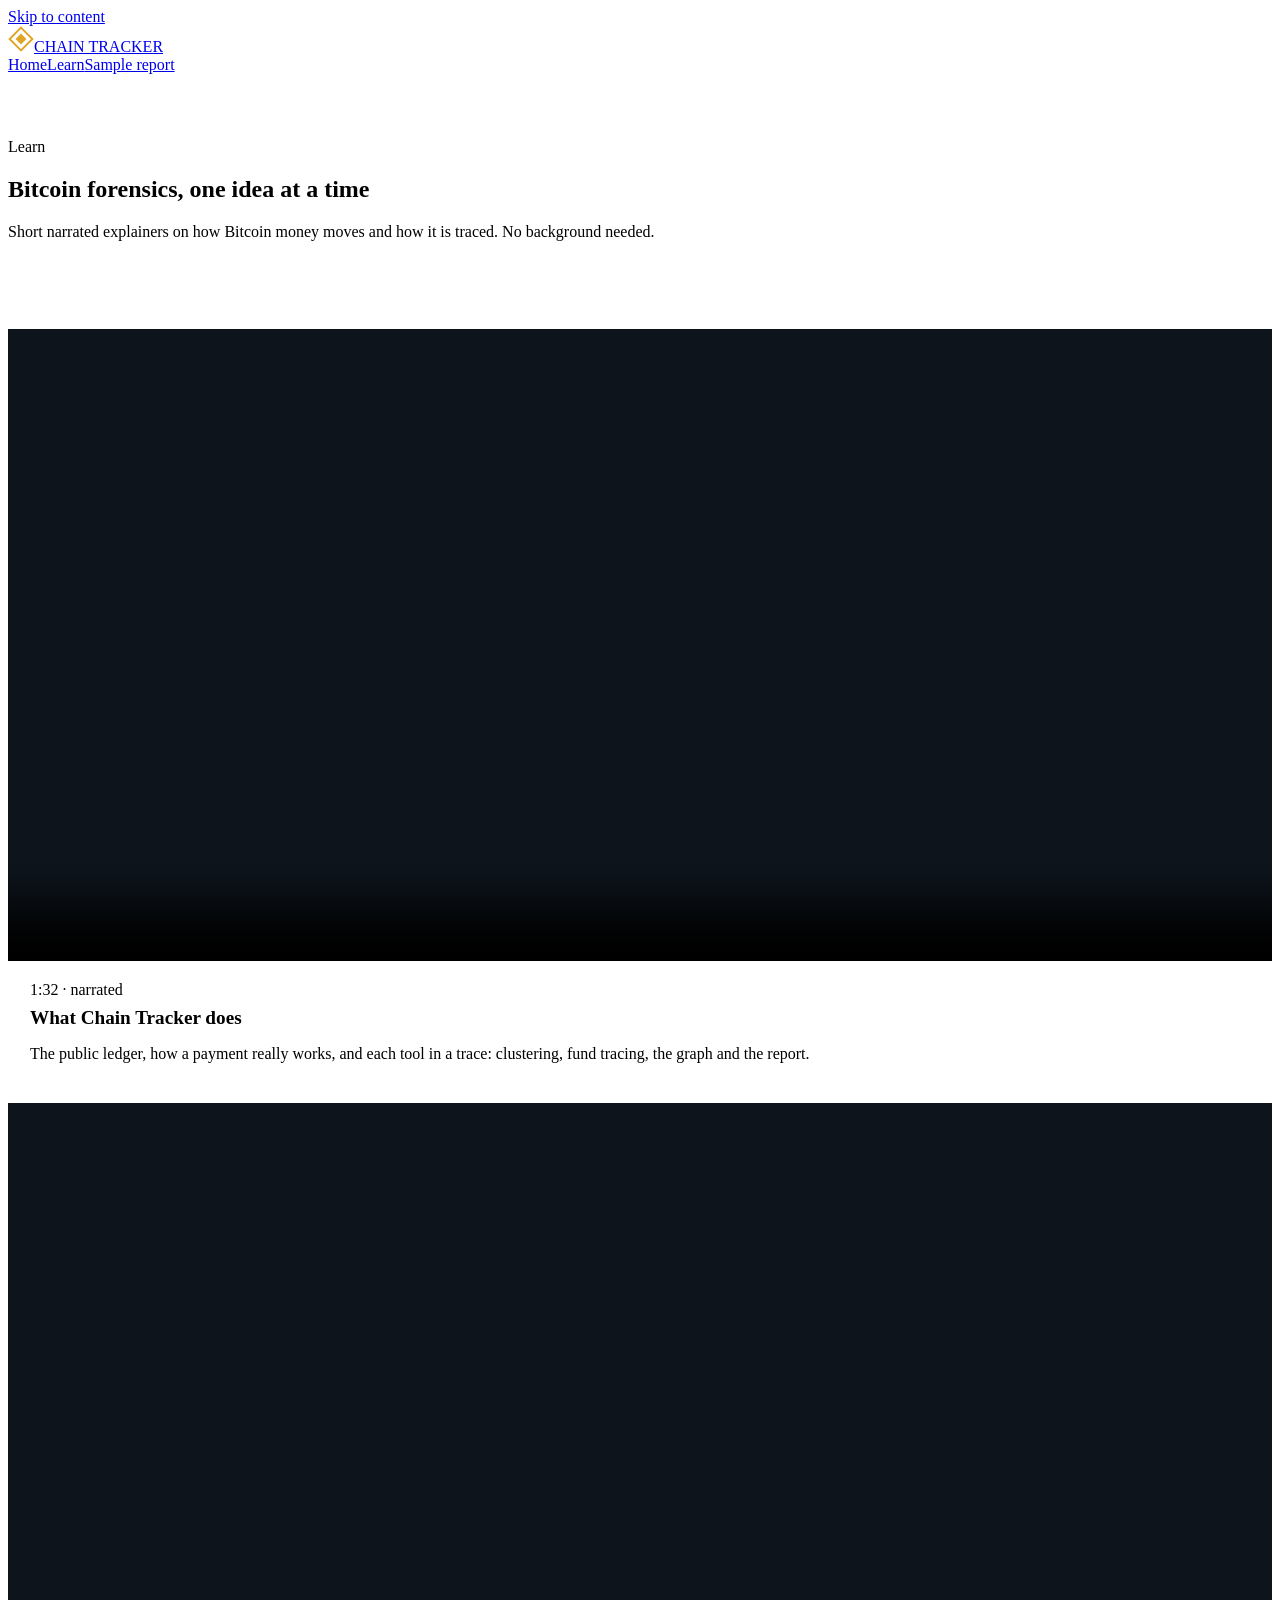
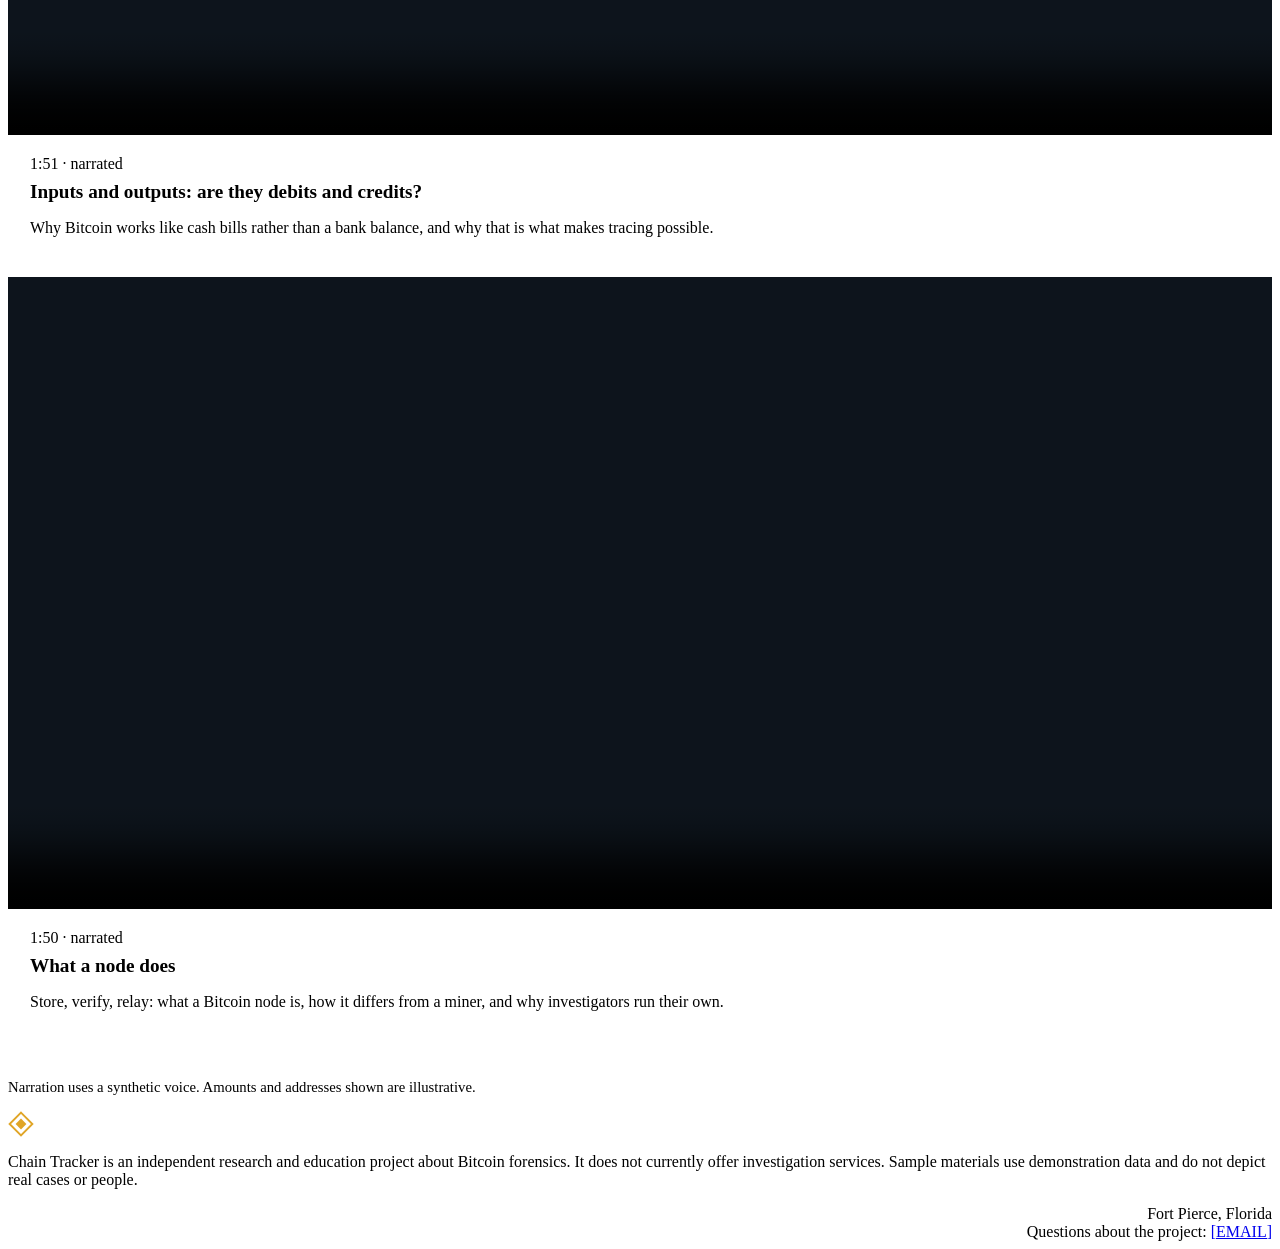
==== learn.html @ 7a869219 "Add files via upload" ====
<!doctype html>
<html lang="en">
<head>
<meta charset="utf-8">
<meta name="viewport" content="width=device-width, initial-scale=1">
<title>Learn · Chain Tracker</title>
<meta name="description" content="Short narrated explainers on Bitcoin forensics.">
<link rel="icon" href="assets/favicon.svg" type="image/svg+xml">
<link rel="preconnect" href="https://fonts.googleapis.com">
<link rel="preconnect" href="https://fonts.gstatic.com" crossorigin>
<link href="https://fonts.googleapis.com/css2?family=Inter:wght@400;500;600;700&family=Source+Serif+4:opsz,wght@8..60,600&display=swap" rel="stylesheet">
<link rel="stylesheet" href="assets/style.css">
</head>
<body>
<a class="skip" href="#main">Skip to content</a>
<header class="site-head">
  <div class="wrap">
    <a class="brand" href="index.html"><svg width="26" height="26" viewBox="0 0 96 96" aria-hidden="true"><path d="M48 6 L90 48 L48 90 L6 48Z" fill="none" stroke="#e0a526" stroke-width="7"/><path d="M48 28 L68 48 L48 68 L28 48Z" fill="#e0a526"/></svg>CHAIN TRACKER</a>
    <nav class="nav" aria-label="Main"><a href="index.html">Home</a><a href="learn.html" aria-current="page">Learn</a><a href="sample-report.html">Sample report</a></nav>
  </div>
</header>
<main id="main">

<section class="hero" style="padding:64px 0 72px">
  <div class="wrap">
    <div class="eyebrow">Learn</div>
    <h1>Bitcoin forensics, one idea at a time</h1>
    <p class="lead">Short narrated explainers on how Bitcoin money moves and how it is traced. No background needed.</p>
  </div>
</section>
<section class="band">
  <div class="wrap">
    <div class="grid-2" style="gap:28px">
      <article class="card" style="padding:0;overflow:hidden">
  <video controls preload="metadata" poster="assets/video/explainer.jpg" style="width:100%;height:auto;display:block;background:#0d141c" width="1920" height="1080">
    <source src="assets/video/explainer.mp4" type="video/mp4">
  </video>
  <div style="padding:20px 22px 24px">
    <div class="eyebrow" style="color:var(--muted)">1:32 · narrated</div>
    <h3 style="margin:8px 0 8px;font-size:1.2rem">What Chain Tracker does</h3>
    <p>The public ledger, how a payment really works, and each tool in a trace: clustering, fund tracing, the graph and the report.</p>
  </div>
</article>
      <article class="card" style="padding:0;overflow:hidden">
  <video controls preload="metadata" poster="assets/video/inputs-outputs.jpg" style="width:100%;height:auto;display:block;background:#0d141c" width="1920" height="1080">
    <source src="assets/video/inputs-outputs.mp4" type="video/mp4">
  </video>
  <div style="padding:20px 22px 24px">
    <div class="eyebrow" style="color:var(--muted)">1:51 · narrated</div>
    <h3 style="margin:8px 0 8px;font-size:1.2rem">Inputs and outputs: are they debits and credits?</h3>
    <p>Why Bitcoin works like cash bills rather than a bank balance, and why that is what makes tracing possible.</p>
  </div>
</article>
      <article class="card" style="padding:0;overflow:hidden">
  <video controls preload="metadata" poster="assets/video/node.jpg" style="width:100%;height:auto;display:block;background:#0d141c" width="1920" height="1080">
    <source src="assets/video/node.mp4" type="video/mp4">
  </video>
  <div style="padding:20px 22px 24px">
    <div class="eyebrow" style="color:var(--muted)">1:50 · narrated</div>
    <h3 style="margin:8px 0 8px;font-size:1.2rem">What a node does</h3>
    <p>Store, verify, relay: what a Bitcoin node is, how it differs from a miner, and why investigators run their own.</p>
  </div>
</article>
    </div>
    <p class="muted" style="margin-top:28px;font-size:.92rem">Narration uses a synthetic voice. Amounts and addresses shown are illustrative.</p>
  </div>
</section>

</main>
<footer class="site-foot">
  <div class="wrap">
    <div>
      <div style="display:flex;align-items:center;gap:10px;color:#fff;font-weight:700;letter-spacing:.14em"><svg width="26" height="26" viewBox="0 0 96 96" aria-hidden="true"><path d="M48 6 L90 48 L48 90 L6 48Z" fill="none" stroke="#e0a526" stroke-width="7"/><path d="M48 28 L68 48 L48 68 L28 48Z" fill="#e0a526"/></svg>CHAIN TRACKER</div>
      <p class="fine">Chain Tracker is an independent research and education project about Bitcoin forensics. It does not currently offer investigation services. Sample materials use demonstration data and do not depict real cases or people.</p>
    </div>
    <div style="text-align:right">
      <div>Fort Pierce, Florida</div>
      <div>Questions about the project: <a href="mailto:[EMAIL]">[EMAIL]</a></div>
    </div>
  </div>
</footer>
</body>
</html>
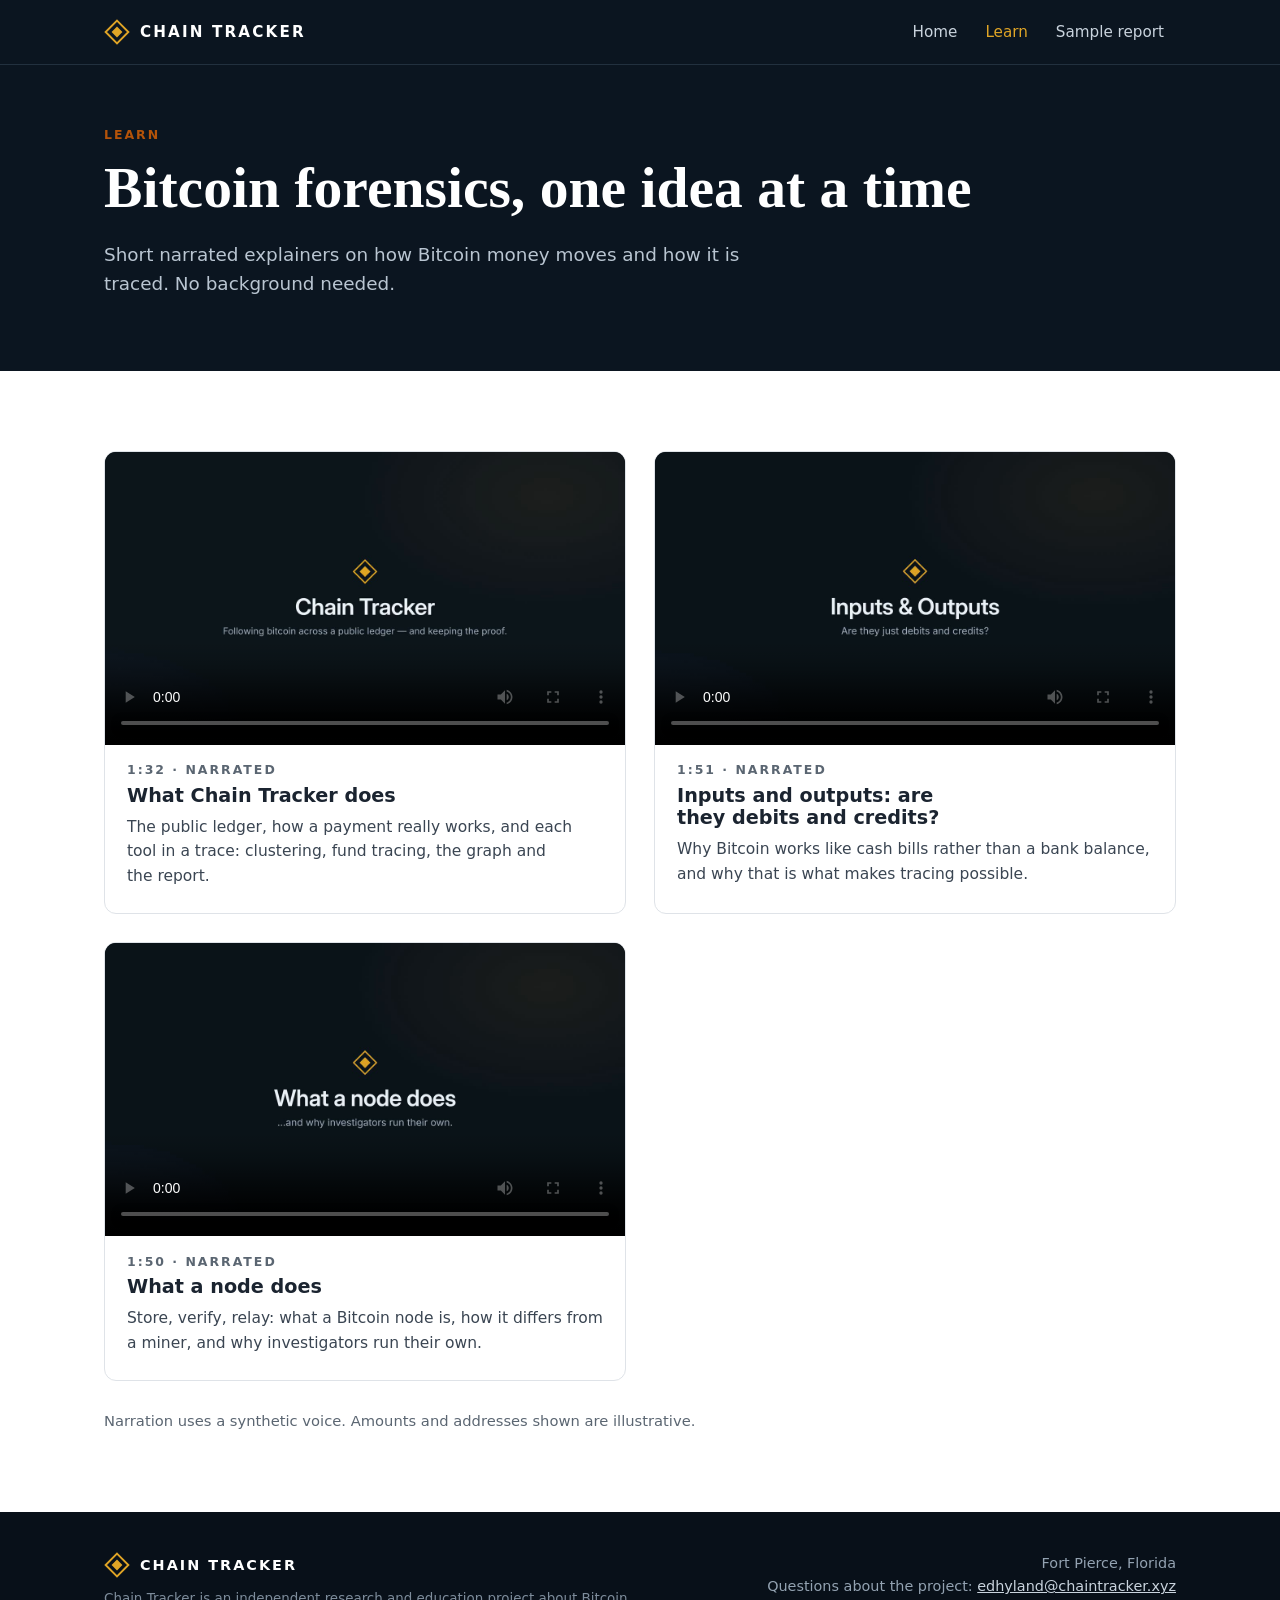
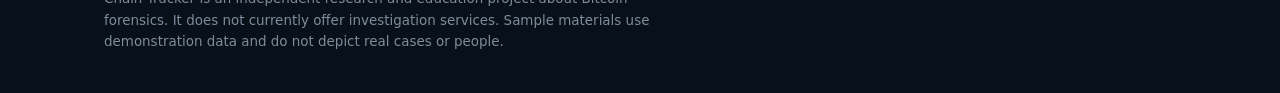
==== commit 6a7e5b7d: "Add contact email" ====
--- a/learn.html
+++ b/learn.html
@@ -75,7 +75,7 @@
     </div>
     <div style="text-align:right">
       <div>Fort Pierce, Florida</div>
-      <div>Questions about the project: <a href="mailto:[EMAIL]">[EMAIL]</a></div>
+      <div>Questions about the project: <a href="mailto:edhyland@chaintracker.xyz">edhyland@chaintracker.xyz</a></div>
     </div>
   </div>
 </footer>
--- a/assets/style.css
+++ b/assets/style.css
@@ -0,0 +1,130 @@
+/* Chain Tracker site — shared styles */
+:root{
+  --navy:#0b1520; --navy-2:#13202d; --ink:#1b2430; --body:#3a4552; --muted:#5b6672;
+  --line:#dfe3e8; --paper:#ffffff; --tint:#f6f3ec; --amber:#b45309; --amber-bright:#e0a526;
+  --amber-tint:#fdf4e7; --good:#15803d; --bad:#b42318;
+  --serif:"Source Serif 4",Georgia,serif; --sans:Inter,system-ui,-apple-system,"Segoe UI",sans-serif;
+  --mono:"JetBrains Mono",ui-monospace,Consolas,monospace; --wrap:1120px;
+}
+*{box-sizing:border-box}
+html{scroll-behavior:smooth}
+body{margin:0;background:var(--paper);color:var(--body);font:16px/1.6 var(--sans);-webkit-font-smoothing:antialiased}
+img{max-width:100%;height:auto;display:block}
+a{color:var(--amber)}a:hover{color:#92400e}
+h1,h2,h3{color:var(--ink);line-height:1.15;text-wrap:balance;margin:0}
+h1{font-family:var(--serif);font-weight:600;font-size:clamp(2.3rem,5vw,3.6rem)}
+h2{font-family:var(--serif);font-weight:600;font-size:clamp(1.7rem,3.2vw,2.3rem)}
+h3{font-size:1.1rem;font-weight:650}
+p{margin:0;text-wrap:pretty}
+.wrap{max-width:var(--wrap);margin:0 auto;padding:0 24px}
+.eyebrow{font:700 .78rem/1 var(--sans);letter-spacing:.16em;text-transform:uppercase;color:var(--amber)}
+.lead{font-size:1.15rem;color:var(--body);max-width:640px}
+.muted{color:var(--muted)}
+.skip{position:absolute;left:-999px}.skip:focus{left:16px;top:12px;background:#fff;padding:8px 12px;z-index:9}
+
+/* header */
+.site-head{background:var(--navy);color:#e8edf2;position:sticky;top:0;z-index:5;border-bottom:1px solid #22303e}
+.site-head .wrap{display:flex;align-items:center;justify-content:space-between;gap:16px;min-height:64px;flex-wrap:wrap}
+.brand{display:flex;align-items:center;gap:10px;color:#fff;text-decoration:none;font-weight:700;letter-spacing:.14em;font-size:.95rem}
+.brand:hover{color:#fff}
+.brand svg{flex:none}
+.nav{display:flex;gap:4px;flex-wrap:wrap}
+.nav a{color:#c9d3dd;text-decoration:none;padding:10px 12px;border-radius:6px;font-weight:500;font-size:.95rem}
+.nav a:hover{color:#fff;background:var(--navy-2)}
+.nav a[aria-current=page]{color:var(--amber-bright)}
+.nav a.cta{background:var(--amber-bright);color:#1b1305;font-weight:650;margin-left:6px}
+.nav a.cta:hover{background:#f0b839}
+
+/* hero */
+.hero{background:var(--navy);color:#dfe6ee;padding:72px 0 88px;position:relative;overflow:hidden}
+.hero h1{color:#fff;margin:14px 0 18px}
+.hero .lead{color:#b9c5d1}
+.hero .actions{display:flex;gap:12px;flex-wrap:wrap;margin-top:30px}
+.hero-grid{display:grid;grid-template-columns:minmax(0,1.05fr) minmax(0,1fr);gap:48px;align-items:center}
+.hero-shot{border-radius:12px;border:1px solid #2a3a4c;box-shadow:0 24px 60px rgba(0,0,0,.45)}
+.btn{display:inline-flex;align-items:center;justify-content:center;gap:8px;min-height:46px;padding:0 20px;border-radius:8px;font-weight:650;text-decoration:none;border:1.5px solid transparent}
+.btn-primary{background:var(--amber-bright);color:#1b1305}.btn-primary:hover{background:#f0b839;color:#1b1305}
+.btn-ghost{border-color:#465a6e;color:#e8edf2}.btn-ghost:hover{border-color:#8193a6;color:#fff}
+.btn-dark{background:var(--navy);color:#fff}.btn-dark:hover{background:var(--navy-2);color:#fff}
+.btn-line{border-color:var(--line);color:var(--ink)}.btn-line:hover{border-color:var(--muted);color:var(--ink)}
+
+/* sections */
+section.band{padding:80px 0}
+section.band.tint{background:var(--tint)}
+.section-head{max-width:720px;margin-bottom:40px}
+.section-head h2{margin:10px 0 14px}
+.grid-2{display:grid;grid-template-columns:repeat(2,minmax(0,1fr));gap:24px}
+.grid-3{display:grid;grid-template-columns:repeat(3,minmax(0,1fr));gap:24px}
+.grid-4{display:grid;grid-template-columns:repeat(4,minmax(0,1fr));gap:20px}
+.card{background:#fff;border:1px solid var(--line);border-radius:12px;padding:24px}
+.card h3{margin:14px 0 8px}
+.card p{font-size:.97rem}
+.icon{width:42px;height:42px;border-radius:10px;background:var(--amber-tint);display:flex;align-items:center;justify-content:center;color:var(--amber)}
+.steps{counter-reset:s;display:grid;grid-template-columns:repeat(3,minmax(0,1fr));gap:24px}
+.step{position:relative;padding-top:56px}
+.step::before{counter-increment:s;content:counter(s);position:absolute;top:0;left:0;width:40px;height:40px;border-radius:50%;background:var(--navy);color:#fff;font:700 1rem/40px var(--sans);text-align:center}
+.step h3{margin-bottom:6px}
+.list{list-style:none;margin:0;padding:0;display:grid;gap:12px}
+.list li{display:flex;gap:12px;align-items:flex-start}
+.list svg{flex:none;margin-top:4px}
+.split{display:grid;grid-template-columns:minmax(0,1fr) minmax(0,1fr);gap:56px;align-items:center}
+.figure{margin:0}
+.figure img{border-radius:10px;border:1px solid var(--line)}
+.figure figcaption{font-size:.88rem;color:var(--muted);margin-bottom:10px}
+.note{border:1px solid #e9c98a;background:var(--amber-tint);border-radius:10px;padding:14px 18px;font-size:.95rem;color:#5c3b0a}
+.demo-tag{display:inline-block;font:700 .72rem/1 var(--sans);letter-spacing:.12em;text-transform:uppercase;color:#7c2d12;background:var(--amber-tint);border:1px solid #e9c98a;border-radius:999px;padding:6px 10px}
+
+/* pricing */
+.plans{display:grid;grid-template-columns:repeat(3,minmax(0,1fr));gap:24px;align-items:stretch}
+.plan{display:flex;flex-direction:column;gap:18px;background:#fff;border:1px solid var(--line);border-radius:14px;padding:28px}
+.plan.featured{border:2px solid var(--amber);box-shadow:0 18px 40px rgba(180,83,9,.10)}
+.plan .tag{align-self:flex-start;font:700 .72rem/1 var(--sans);letter-spacing:.12em;text-transform:uppercase;background:var(--amber);color:#fff;border-radius:999px;padding:6px 10px}
+.price{font:600 2.2rem/1 var(--serif);color:var(--ink)}
+.price small{font:500 .95rem var(--sans);color:var(--muted)}
+.plan ul{margin:0;padding:0;list-style:none;display:grid;gap:10px;font-size:.96rem}
+.plan li{display:flex;gap:10px}
+.plan li::before{content:"";flex:none;width:18px;height:18px;margin-top:3px;border-radius:50%;background:var(--amber-tint) url("data:image/svg+xml,%3Csvg xmlns='http://www.w3.org/2000/svg' viewBox='0 0 16 16'%3E%3Cpath d='M4 8.5l2.5 2.5L12 5.5' fill='none' stroke='%23b45309' stroke-width='2' stroke-linecap='round' stroke-linejoin='round'/%3E%3C/svg%3E") center/14px no-repeat}
+.plan .btn{margin-top:auto}
+table.rates{width:100%;border-collapse:collapse;font-size:.97rem}
+table.rates th,table.rates td{text-align:left;padding:14px 12px;border-bottom:1px solid var(--line)}
+table.rates th{font-size:.78rem;letter-spacing:.12em;text-transform:uppercase;color:var(--muted)}
+table.rates td.num{text-align:right;font-weight:650;color:var(--ink);white-space:nowrap}
+.faq{display:grid;gap:12px}
+.faq details{background:#fff;border:1px solid var(--line);border-radius:10px;padding:16px 20px}
+.faq summary{cursor:pointer;font-weight:650;color:var(--ink)}
+.faq details p{margin-top:10px}
+
+/* report anatomy */
+.anatomy{display:grid;gap:56px}
+.anatomy .row{display:grid;grid-template-columns:minmax(0,.9fr) minmax(0,1.1fr);gap:48px;align-items:center}
+.anatomy .row:nth-child(even) .text{order:2}
+.num-badge{display:inline-flex;width:34px;height:34px;border-radius:50%;background:var(--navy);color:#fff;font-weight:700;align-items:center;justify-content:center;margin-bottom:12px}
+.stat-row{display:grid;grid-template-columns:repeat(3,minmax(0,1fr));gap:16px;margin-top:20px}
+.stat{border:1px solid var(--line);border-radius:10px;padding:14px 16px;background:#fff}
+.stat .k{font-size:.75rem;letter-spacing:.12em;text-transform:uppercase;color:var(--muted)}
+.stat .v{font:600 1.3rem var(--sans);color:var(--ink);font-variant-numeric:tabular-nums;margin-top:4px}
+
+/* cta + footer */
+.cta-band{background:var(--navy);color:#cfd8e1;padding:64px 0}
+.cta-band .wrap{display:flex;justify-content:space-between;align-items:center;gap:24px;flex-wrap:wrap}
+.cta-band h2{color:#fff}
+.site-foot{background:#081019;color:#93a2b1;padding:40px 0;font-size:.9rem}
+.site-foot .wrap{display:flex;justify-content:space-between;gap:24px;flex-wrap:wrap}
+.site-foot a{color:#c9d3dd}
+.site-foot .fine{max-width:560px;margin-top:10px;font-size:.84rem;color:#7d8c9b}
+
+@media (max-width:900px){
+  .hero-grid,.split,.anatomy .row,.grid-2{grid-template-columns:minmax(0,1fr)}
+  .anatomy .row:nth-child(even) .text{order:0}
+  .grid-3,.steps,.plans{grid-template-columns:minmax(0,1fr)}
+  .grid-4{grid-template-columns:repeat(2,minmax(0,1fr))}
+  .hero{padding:48px 0 56px}
+  section.band{padding:56px 0}
+  .site-head{position:static}
+}
+@media (max-width:520px){
+  .grid-4,.stat-row{grid-template-columns:minmax(0,1fr)}
+  table.rates th,table.rates td{padding:12px 6px}
+  table.rates th:nth-child(2),table.rates td:nth-child(2){display:none}
+  .nav a{padding:8px 9px}
+}
